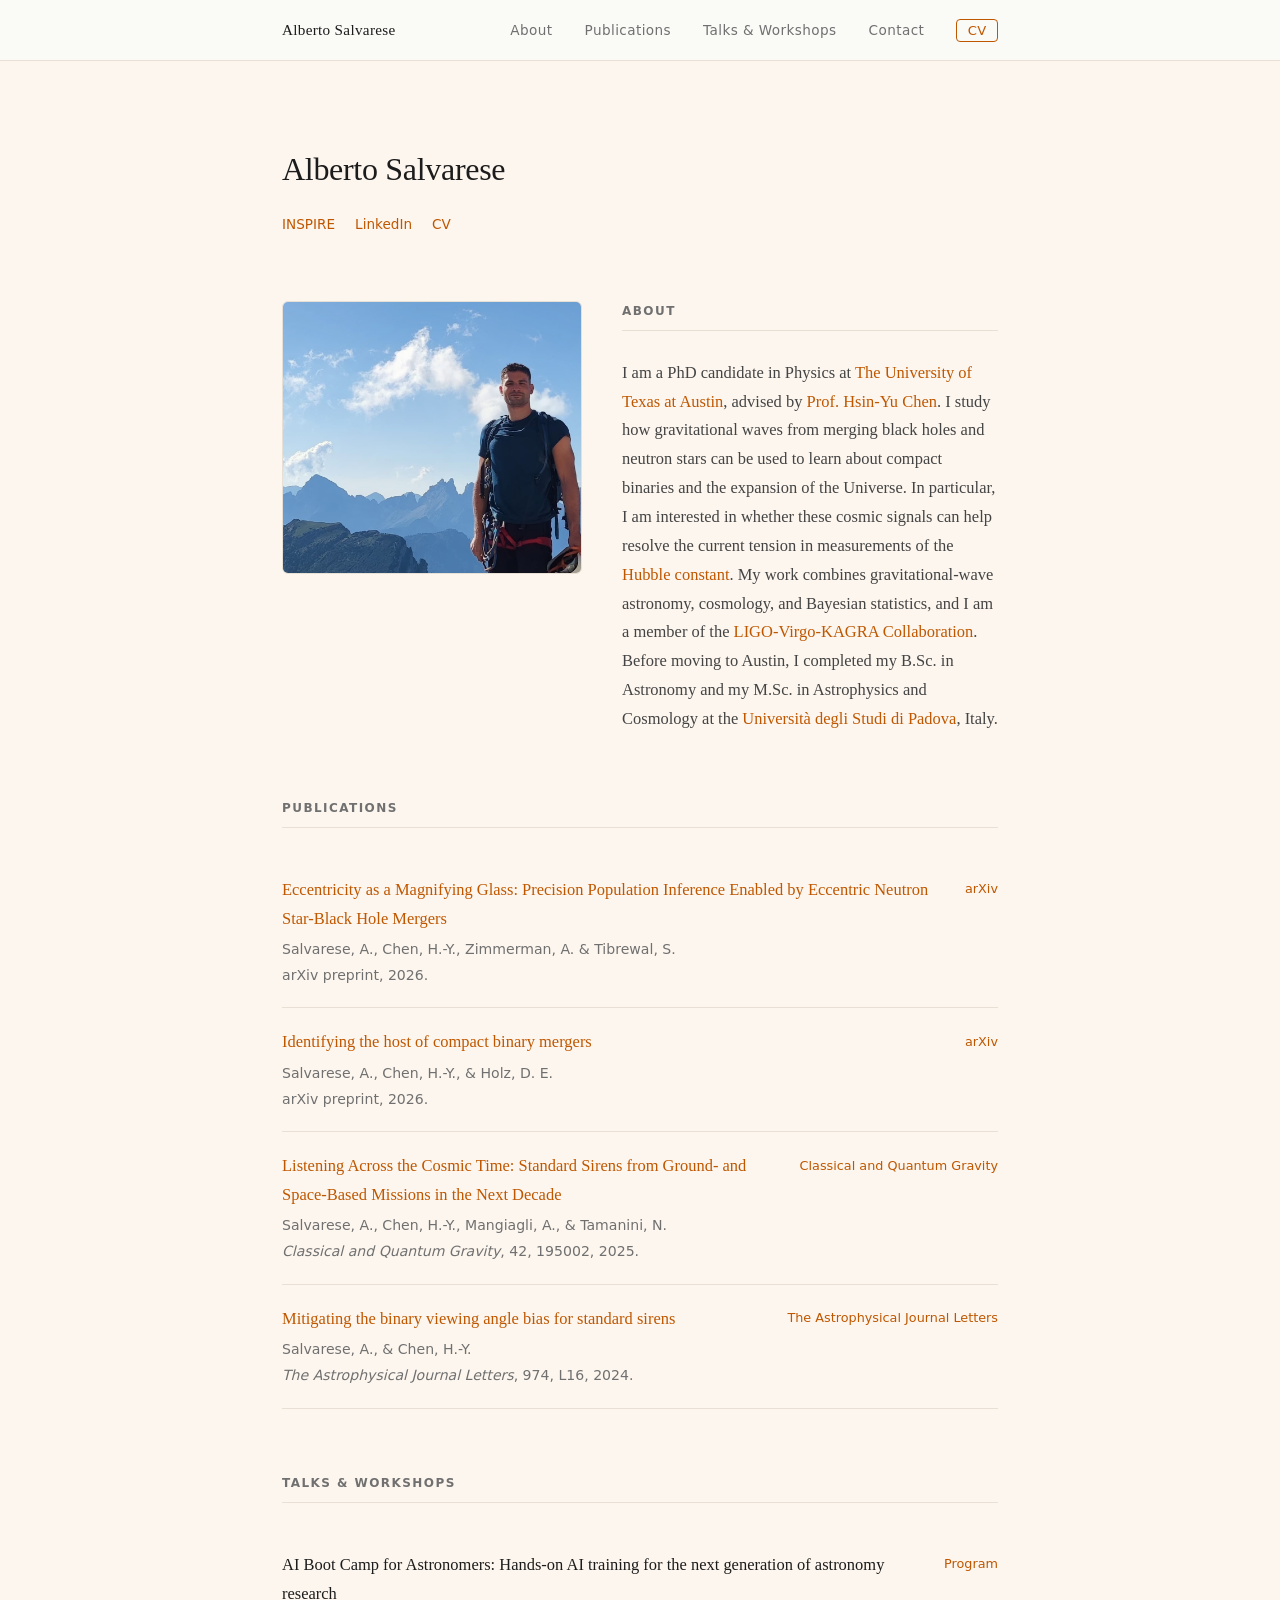
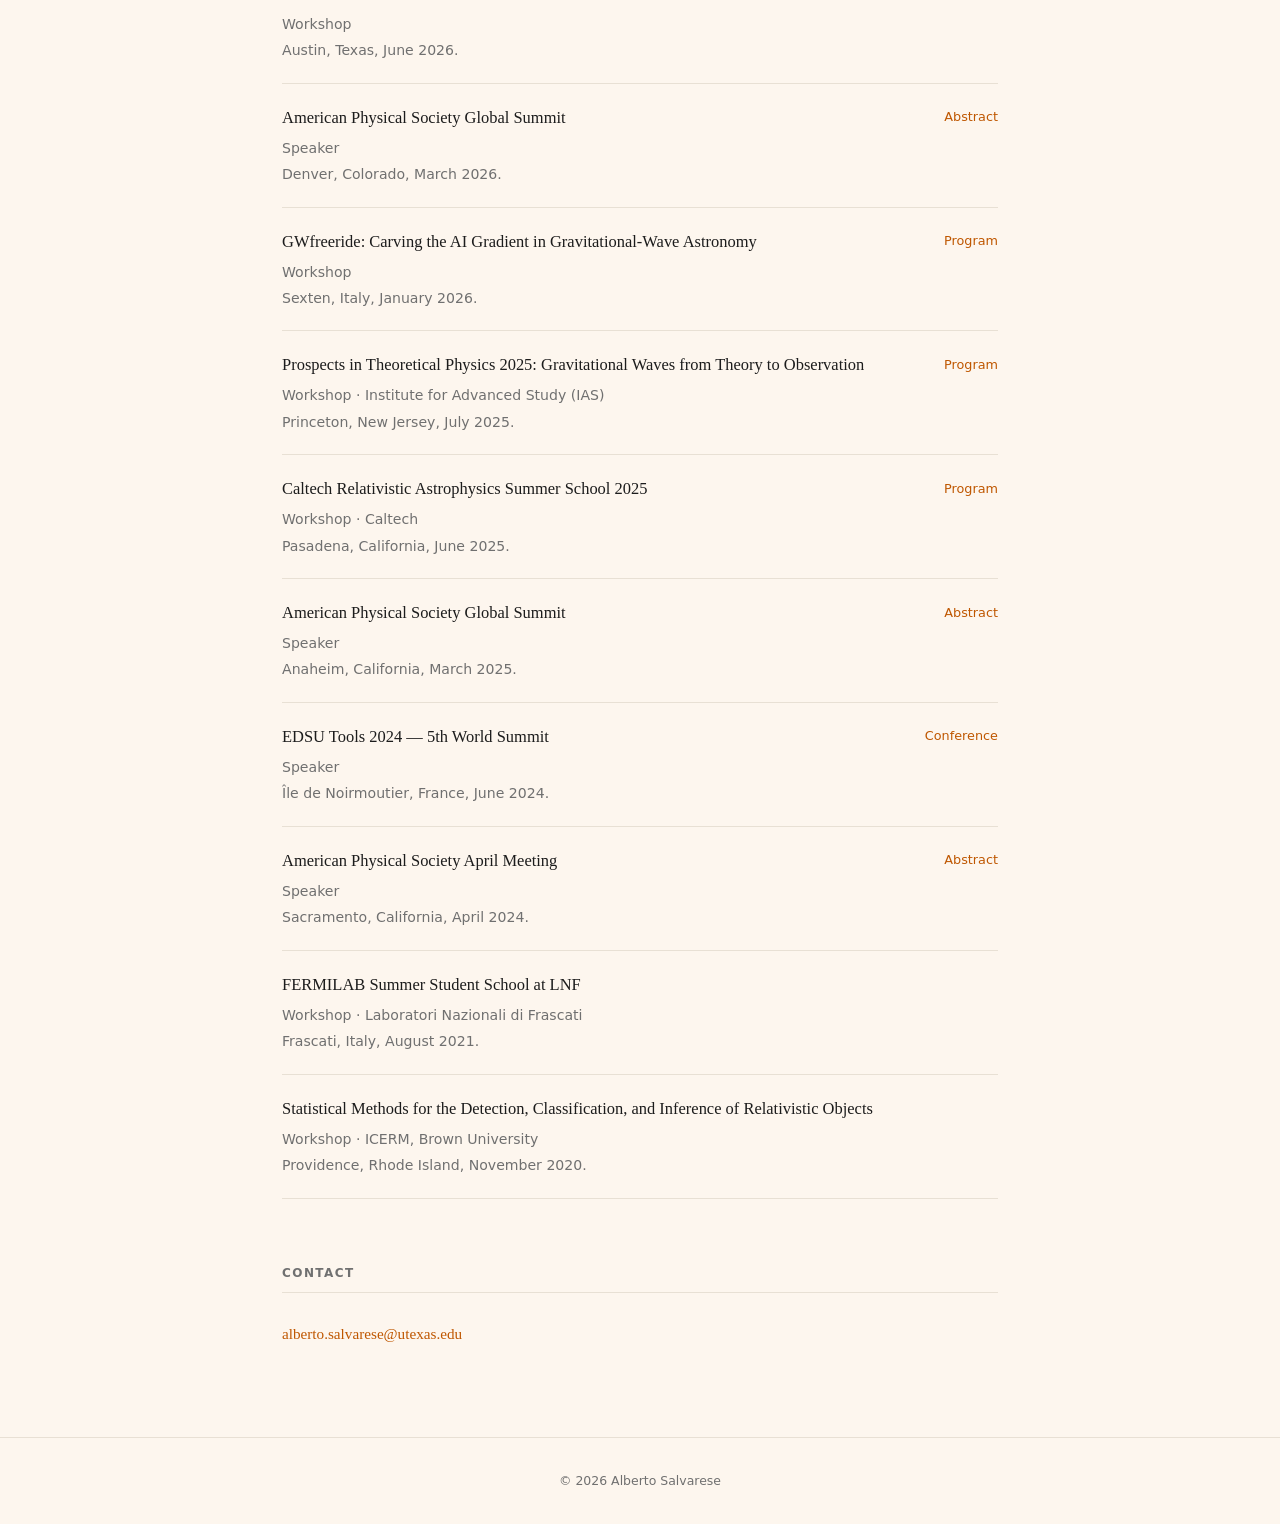
==== index.html @ 0714365b "Add files via upload" ====
<!DOCTYPE html>
<html lang="en">
<head>
  <meta charset="UTF-8" />
  <meta name="viewport" content="width=device-width, initial-scale=1.0" />
  <title>Alberto Salvarese</title>
  <link rel="stylesheet" href="style.css" />
</head>
<body>

  <header>
    <nav>
      <span class="nav-name">Alberto Salvarese</span>
      <ul>
        <li><a href="#about">About</a></li>
        <li><a href="#publications">Publications</a></li>
        <li><a href="#workshops">Talks & Workshops</a></li>
        <li><a href="#contact">Contact</a></li>
        <li><a class="nav-cv" href="cv.html">CV</a></li>
      </ul>
    </nav>
  </header>

  <section class="hero">
    <div class="hero-text">
      <h1>Alberto Salvarese</h1>
      <p class="affiliation"><!-- e.g. PhD Candidate · Department of Astronomy · The University of Texas at Austin --></p>
      <div class="hero-links">
        <a href="https://inspirehep.net/authors/2799282?ui-citation-summary=true" target="_blank">INSPIRE</a>
        <a href="https://www.linkedin.com/in/alberto-salvarese-246978221/" target="_blank">LinkedIn</a>
        <a href="cv.html">CV</a>
        <!-- Update the INSPIRE link with your personal author ID once confirmed -->
      </div>
    </div>
  </section>

  <main>

    <section id="about">
      <div class="about-content">
      <div class="about-photo">
        <img src="mountain_pic.jpg" alt="Alberto Salvarese hiking in the mountains" width="1062" height="967" />
      </div>
      <div class="about-text">
        <h2>About</h2>
        <p>I am a PhD candidate in Physics at <a href="https://physics.utexas.edu/" target="_blank">The University of Texas at Austin</a>, advised by <a href="https://hsinyuc.github.io/" target="_blank">Prof. Hsin-Yu Chen</a>. I study how gravitational waves from merging black holes and neutron stars can be used to learn about compact binaries and the expansion of the Universe. In particular, I am interested in whether these cosmic signals can help resolve the current tension in measurements of the <a href="https://science.nasa.gov/mission/hubble/science/science-behind-the-discoveries/hubble-constant-and-tension/" target="_blank">Hubble constant</a>. My work combines gravitational-wave astronomy, cosmology, and Bayesian statistics, and I am a member of the <a href="https://www.ligo.org/" target="_blank">LIGO-Virgo-KAGRA Collaboration</a>. Before moving to Austin, I completed my B.Sc. in Astronomy and my M.Sc. in Astrophysics and Cosmology at the <a href="https://www.unipd.it/en/dfa" target="_blank">Università degli Studi di Padova</a>, Italy.</p>
      </div>
      </div>
    </section>

    <section id="publications">
      <h2>Publications</h2>
      <ul class="pub-list">

        <li>
          <div class="pub-body">
            <p class="pub-title"><a href="papers/eccentric-mergers.html">Eccentricity as a Magnifying Glass: Precision Population Inference Enabled by Eccentric Neutron Star-Black Hole Mergers</a></p>
            <p class="pub-authors">Salvarese, A., Chen, H.-Y., Zimmerman, A. &amp; Tibrewal, S.</p>
            <p class="pub-venue">arXiv preprint, 2026.</p>
          </div>
          <div class="pub-links">
            <a href="https://arxiv.org/abs/2607.16136" target="_blank">arXiv</a>
          </div>
        </li>

        <li>
          <div class="pub-body">
            <p class="pub-title"><a href="papers/merger-host-galaxies.html">Identifying the host of compact binary mergers</a></p>
            <p class="pub-authors">Salvarese, A., Chen, H.-Y., &amp; Holz, D. E.</p>
            <p class="pub-venue">arXiv preprint, 2026.</p>
          </div>
          <div class="pub-links">
            <a href="https://arxiv.org/abs/2604.28132" target="_blank">arXiv</a>
          </div>
        </li>

        <li>
          <div class="pub-body">
            <p class="pub-title"><a href="papers/standard-sirens.html">Listening Across the Cosmic Time: Standard Sirens from Ground- and Space-Based Missions in the Next Decade</a></p>
            <p class="pub-authors">Salvarese, A., Chen, H.-Y., Mangiagli, A., &amp; Tamanini, N.</p>
            <p class="pub-venue"><em>Classical and Quantum Gravity</em>, 42, 195002, 2025.</p>
          </div>
          <div class="pub-links">
            <a href="https://doi.org/10.1088/1361-6382/ae05ab" target="_blank">Classical and Quantum Gravity</a>
          </div>
        </li>

        <li>
          <div class="pub-body">
            <p class="pub-title"><a href="papers/viewing-angle-bias.html">Mitigating the binary viewing angle bias for standard sirens</a></p>
            <p class="pub-authors">Salvarese, A., &amp; Chen, H.-Y.</p>
            <p class="pub-venue"><em>The Astrophysical Journal Letters</em>, 974, L16, 2024.</p>
          </div>
          <div class="pub-links">
            <a href="https://doi.org/10.3847/2041-8213/ad7bbc" target="_blank">The Astrophysical Journal Letters</a>
          </div>
        </li>

      </ul>
    </section>

    <section id="workshops">
      <h2>Talks &amp; Workshops</h2>
      <ul class="pub-list">

        <li>
          <div class="pub-body">
            <p class="pub-title">AI Boot Camp for Astronomers: Hands-on AI training for the next generation of astronomy research</p>
            <p class="pub-authors">Workshop</p>
            <p class="pub-venue">Austin, Texas, June 2026.</p>
          </div>
          <div class="pub-links">
            <a href="https://cosmicai.org/astroai-boot-camp" target="_blank">Program</a>
          </div>
        </li>

        <li>
          <div class="pub-body">
            <p class="pub-title">American Physical Society Global Summit</p>
            <p class="pub-authors">Speaker</p>
            <p class="pub-venue">Denver, Colorado, March 2026.</p>
          </div>
          <div class="pub-links">
            <a href="https://summit.aps.org/smt/2026/events/APR-R85" target="_blank">Abstract</a>
          </div>
        </li>

        <li>
          <div class="pub-body">
            <p class="pub-title">GWfreeride: Carving the AI Gradient in Gravitational-Wave Astronomy</p>
            <p class="pub-authors">Workshop</p>
            <p class="pub-venue">Sexten, Italy, January 2026.</p>
          </div>
          <div class="pub-links">
            <a href="https://sites.google.com/unimib.it/gwfreeride/" target="_blank">Program</a>
          </div>
        </li>

        <li>
          <div class="pub-body">
            <p class="pub-title">Prospects in Theoretical Physics 2025: Gravitational Waves from Theory to Observation</p>
            <p class="pub-authors">Workshop · Institute for Advanced Study (IAS)</p>
            <p class="pub-venue">Princeton, New Jersey, July 2025.</p>
          </div>
          <div class="pub-links">
            <a href="https://www.ias.edu/pitp-2025-details" target="_blank">Program</a>
          </div>
        </li>

        <li>
          <div class="pub-body">
            <p class="pub-title">Caltech Relativistic Astrophysics Summer School 2025</p>
            <p class="pub-authors">Workshop · Caltech</p>
            <p class="pub-venue">Pasadena, California, June 2025.</p>
          </div>
          <div class="pub-links">
            <a href="https://relastro-school-2025.caltech.edu/" target="_blank">Program</a>
          </div>
        </li>

        <li>
          <div class="pub-body">
            <p class="pub-title">American Physical Society Global Summit</p>
            <p class="pub-authors">Speaker</p>
            <p class="pub-venue">Anaheim, California, March 2025.</p>
          </div>
          <div class="pub-links">
            <a href="https://meetings-archive.aps.org/smt/2025/apr-d20/1/" target="_blank">Abstract</a>
          </div>
        </li>

        <li>
          <div class="pub-body">
            <p class="pub-title">EDSU Tools 2024 — 5th World Summit</p>
            <p class="pub-authors">Speaker</p>
            <p class="pub-venue">Île de Noirmoutier, France, June 2024.</p>
          </div>
          <div class="pub-links">
            <a href="https://indico.cern.ch/event/1267450/overview" target="_blank">Conference</a>
          </div>
        </li>

        <li>
          <div class="pub-body">
            <p class="pub-title">American Physical Society April Meeting</p>
            <p class="pub-authors">Speaker</p>
            <p class="pub-venue">Sacramento, California, April 2024.</p>
          </div>
          <div class="pub-links">
            <a href="https://meetings.aps.org/Meeting/APR24/Session/S13.1" target="_blank">Abstract</a>
          </div>
        </li>

        <li>
          <div class="pub-body">
            <p class="pub-title">FERMILAB Summer Student School at LNF</p>
            <p class="pub-authors">Workshop · Laboratori Nazionali di Frascati</p>
            <p class="pub-venue">Frascati, Italy, August 2021.</p>
          </div>
        </li>

        <li>
          <div class="pub-body">
            <p class="pub-title">Statistical Methods for the Detection, Classification, and Inference of Relativistic Objects</p>
            <p class="pub-authors">Workshop · ICERM, Brown University</p>
            <p class="pub-venue">Providence, Rhode Island, November 2020.</p>
          </div>
        </li>

      </ul>
    </section>

    <section id="contact">
      <h2>Contact</h2>
      <p><a href="mailto:alberto.salvarese@utexas.edu">alberto.salvarese@utexas.edu</a></p>
    </section>

  </main>

  <footer>
    <p>&copy; 2026 Alberto Salvarese</p>
  </footer>

</body>
</html>
---- style.css ----
/* ── Reset & base ── */
*, *::before, *::after { box-sizing: border-box; margin: 0; padding: 0; }

:root {
  --bg:        #fdf6ee;
  --surface:   #fffdf9;
  --border:    #e8e0d4;
  --text:      #1c1c1c;
  --muted:     #707070;
  --accent:    #bf5700;
  --accent-dk: #8f3f00;
  --max-w:     780px;
}

html { scroll-behavior: smooth; }

body {
  font-family: "Georgia", serif;
  background: var(--bg);
  color: var(--text);
  line-height: 1.75;
  font-size: 1rem;
}

a { color: var(--accent); text-decoration: none; }
a:hover { color: var(--accent-dk); text-decoration: underline; }

/* ── Nav ── */
header {
  position: sticky;
  top: 0;
  background: rgba(250, 250, 248, 0.92);
  backdrop-filter: blur(8px);
  border-bottom: 1px solid var(--border);
  z-index: 100;
}

nav {
  max-width: var(--max-w);
  margin: 0 auto;
  padding: 1rem 2rem;
  display: flex;
  align-items: center;
  justify-content: space-between;
}

.nav-name {
  font-size: 0.95rem;
  letter-spacing: 0.02em;
  color: var(--text);
}

nav ul {
  list-style: none;
  display: flex;
  gap: 2rem;
  align-items: center;
}

nav ul a {
  font-family: system-ui, sans-serif;
  font-size: 0.85rem;
  color: var(--muted);
  letter-spacing: 0.03em;
}

nav ul a:hover { color: var(--accent); text-decoration: none; }

.nav-cv {
  color: var(--accent) !important;
  border: 1px solid var(--accent);
  padding: 0.2rem 0.65rem;
  border-radius: 4px;
  font-size: 0.82rem !important;
}

.nav-cv:hover {
  background: var(--accent);
  color: white !important;
  text-decoration: none !important;
}

/* ── Hero ── */
.hero {
  max-width: var(--max-w);
  margin: 5rem auto 3rem;
  padding: 0 2rem;
}

.hero-text { width: 100%; }

.hero-text h1 {
  font-size: 2rem;
  font-weight: normal;
  letter-spacing: -0.3px;
  margin-bottom: 0.3rem;
}

.affiliation {
  font-family: system-ui, sans-serif;
  font-size: 0.88rem;
  color: var(--accent);
  margin-bottom: 1rem;
  line-height: 1.4;
}


.hero-links {
  display: flex;
  flex-wrap: wrap;
  gap: 0.5rem 1.25rem;
  font-family: system-ui, sans-serif;
  font-size: 0.85rem;
}

/* ── Main ── */
main {
  max-width: var(--max-w);
  margin: 0 auto;
  padding: 0 2rem 5rem;
}

section { margin-top: 4rem; }

h2 {
  font-size: 0.75rem;
  font-family: system-ui, sans-serif;
  font-weight: 600;
  letter-spacing: 0.12em;
  text-transform: uppercase;
  color: var(--muted);
  margin-bottom: 1.75rem;
  padding-bottom: 0.5rem;
  border-bottom: 1px solid var(--border);
}

/* ── About ── */
.about-content {
  display: flex;
  gap: 2.5rem;
  align-items: flex-start;
}

.about-photo {
  flex-shrink: 0;
  width: 300px;
  max-width: 100%;
  border-radius: 6px;
  overflow: hidden;
  border: 1px solid var(--border);
  background: var(--border);
}

.about-photo img {
  width: 100%;
  height: auto;
  display: block;
}

.about-text { flex: 1; }

.about-text p {
  font-size: 1.03rem;
  color: #444444;
  margin-bottom: 1rem;
}

.about-text p:last-child { margin-bottom: 0; }

/* ── Publications ── */
.pub-list {
  list-style: none;
  display: flex;
  flex-direction: column;
}

.pub-list li {
  display: flex;
  justify-content: space-between;
  align-items: flex-start;
  gap: 1.5rem;
  padding: 1.25rem 0;
  border-bottom: 1px solid var(--border);
}

.pub-body { flex: 1; }

.pub-title {
  font-size: 1.03rem;
  margin-bottom: 0.2rem;
}

.pub-authors {
  font-family: system-ui, sans-serif;
  font-size: 0.88rem;
  color: var(--muted);
  margin-bottom: 0.1rem;
}

.pub-venue {
  font-family: system-ui, sans-serif;
  font-size: 0.88rem;
  color: var(--muted);
}

.pub-links {
  flex-shrink: 0;
  display: flex;
  gap: 0.75rem;
  font-family: system-ui, sans-serif;
  font-size: 0.8rem;
  padding-top: 0.15rem;
}

/* ── Contact ── */
#contact p { margin-bottom: 0.6rem; color: var(--muted); font-size: 0.95rem; }
#contact a { font-size: 0.95rem; }

/* ── Footer ── */
footer {
  text-align: center;
  padding: 2rem;
  font-family: system-ui, sans-serif;
  font-size: 0.78rem;
  color: var(--muted);
  border-top: 1px solid var(--border);
}

/* ── Responsive ── */
@media (max-width: 600px) {
  .about-content { flex-direction: column; align-items: center; gap: 1.5rem; }
  .about-photo { width: 100%; max-width: 380px; }
  .hero-links { justify-content: center; }
  nav ul { gap: 1rem; }
}
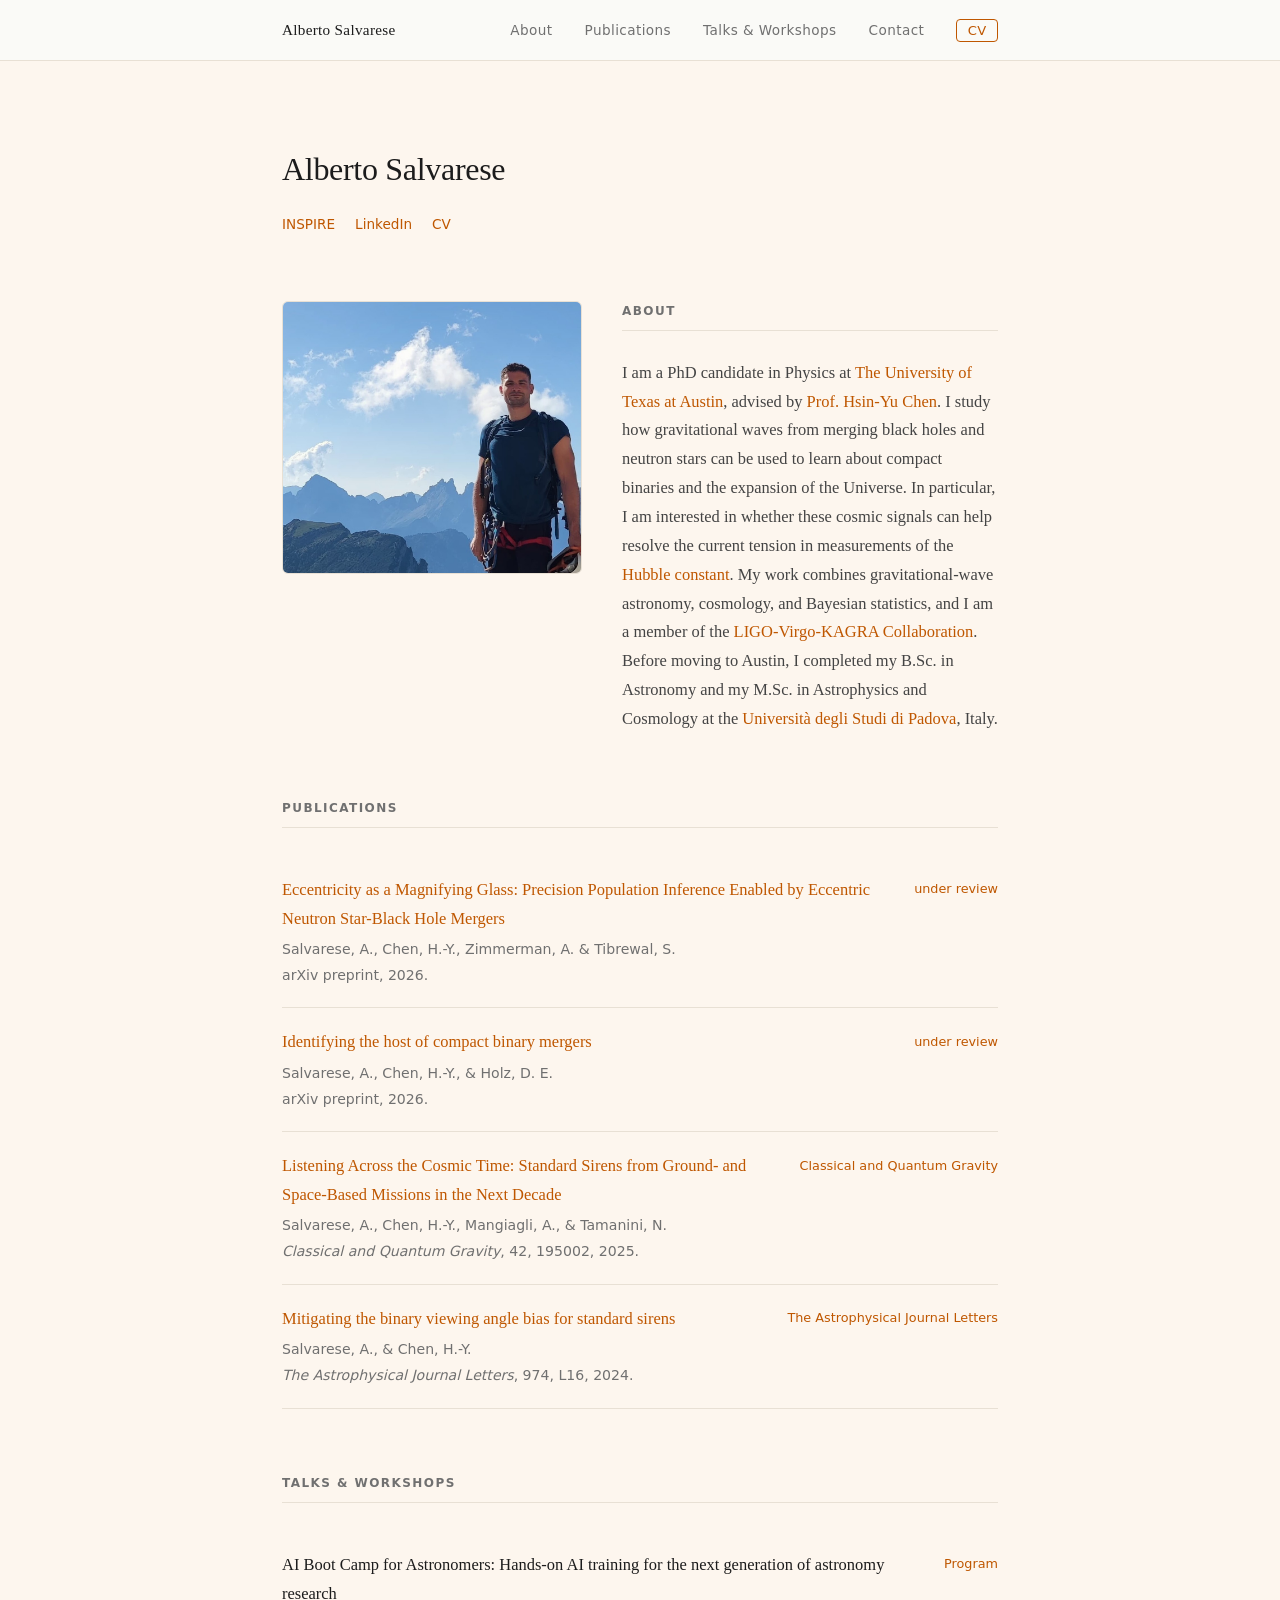
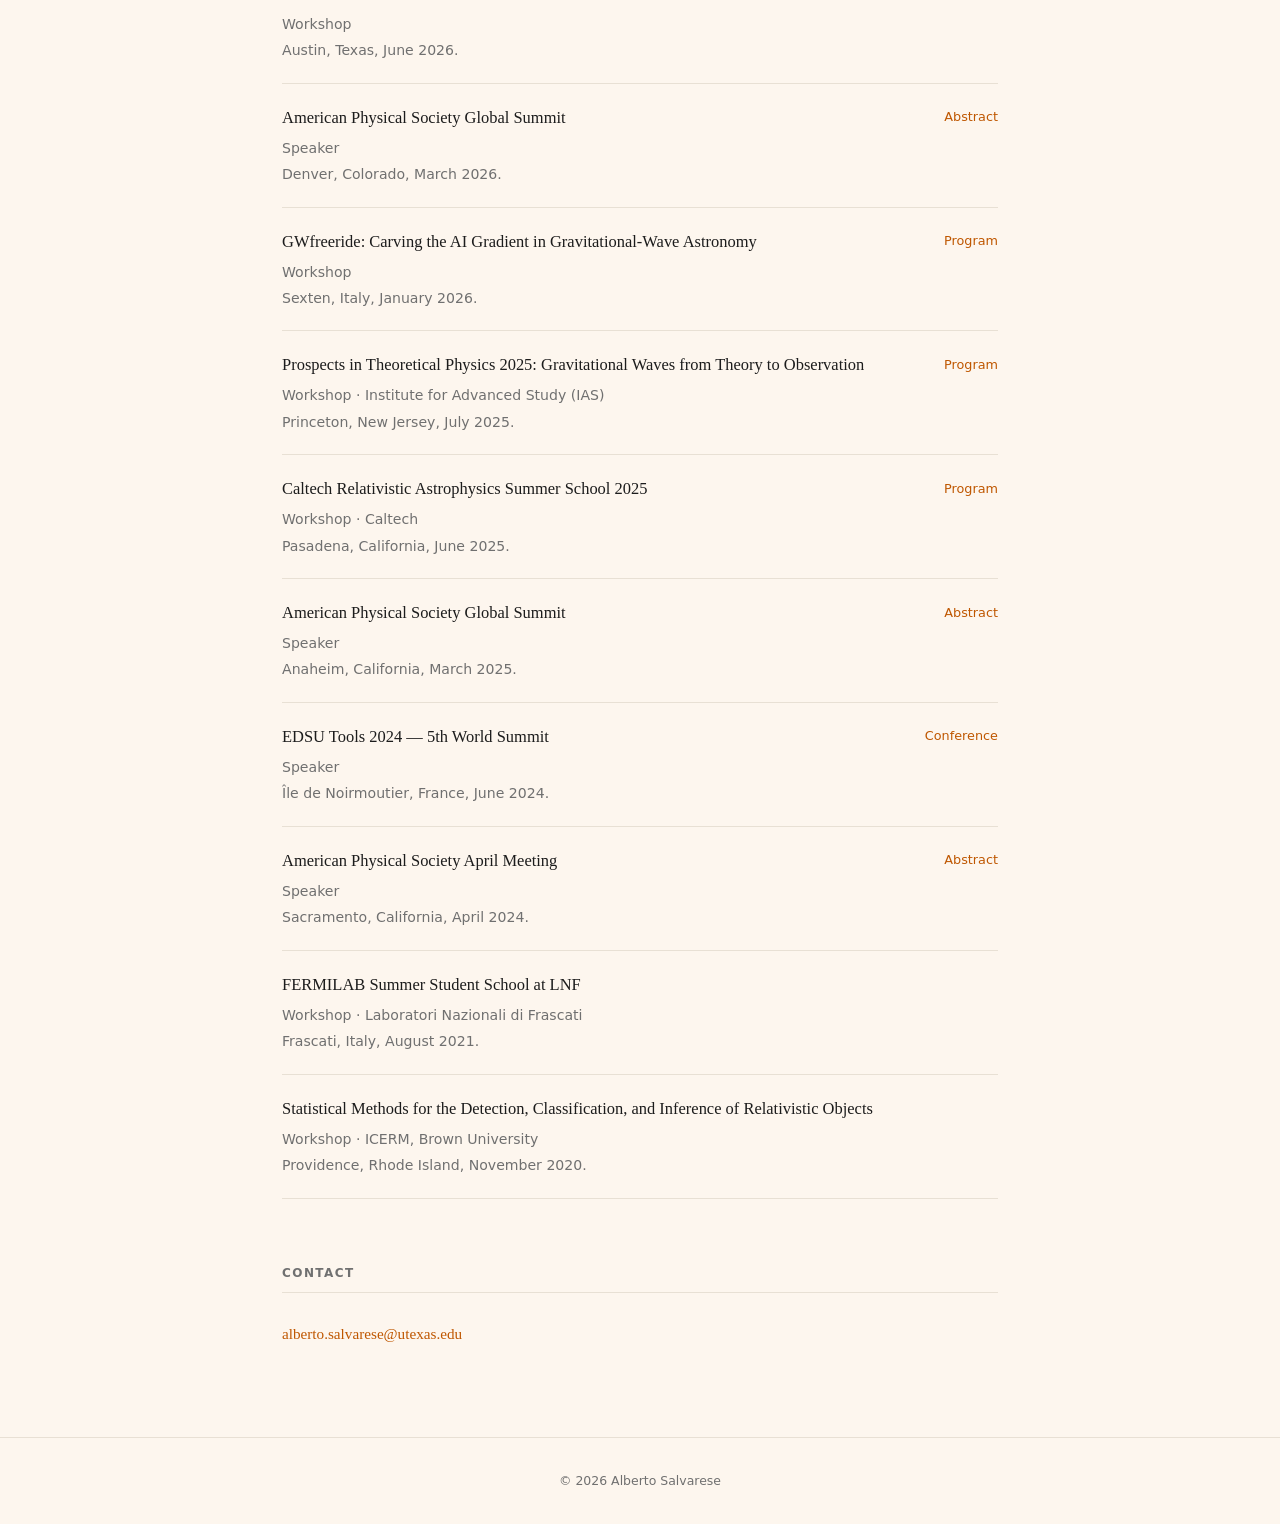
==== commit 24d63723: "Update index.html" ====
--- a/index.html
+++ b/index.html
@@ -59,7 +59,7 @@
             <p class="pub-venue">arXiv preprint, 2026.</p>
           </div>
           <div class="pub-links">
-            <a href="https://arxiv.org/abs/2607.16136" target="_blank">arXiv</a>
+            <a href="https://arxiv.org/abs/2607.16136" target="_blank">under review</a>
           </div>
         </li>
 
@@ -70,7 +70,7 @@
             <p class="pub-venue">arXiv preprint, 2026.</p>
           </div>
           <div class="pub-links">
-            <a href="https://arxiv.org/abs/2604.28132" target="_blank">arXiv</a>
+            <a href="https://arxiv.org/abs/2604.28132" target="_blank">under review</a>
           </div>
         </li>
 
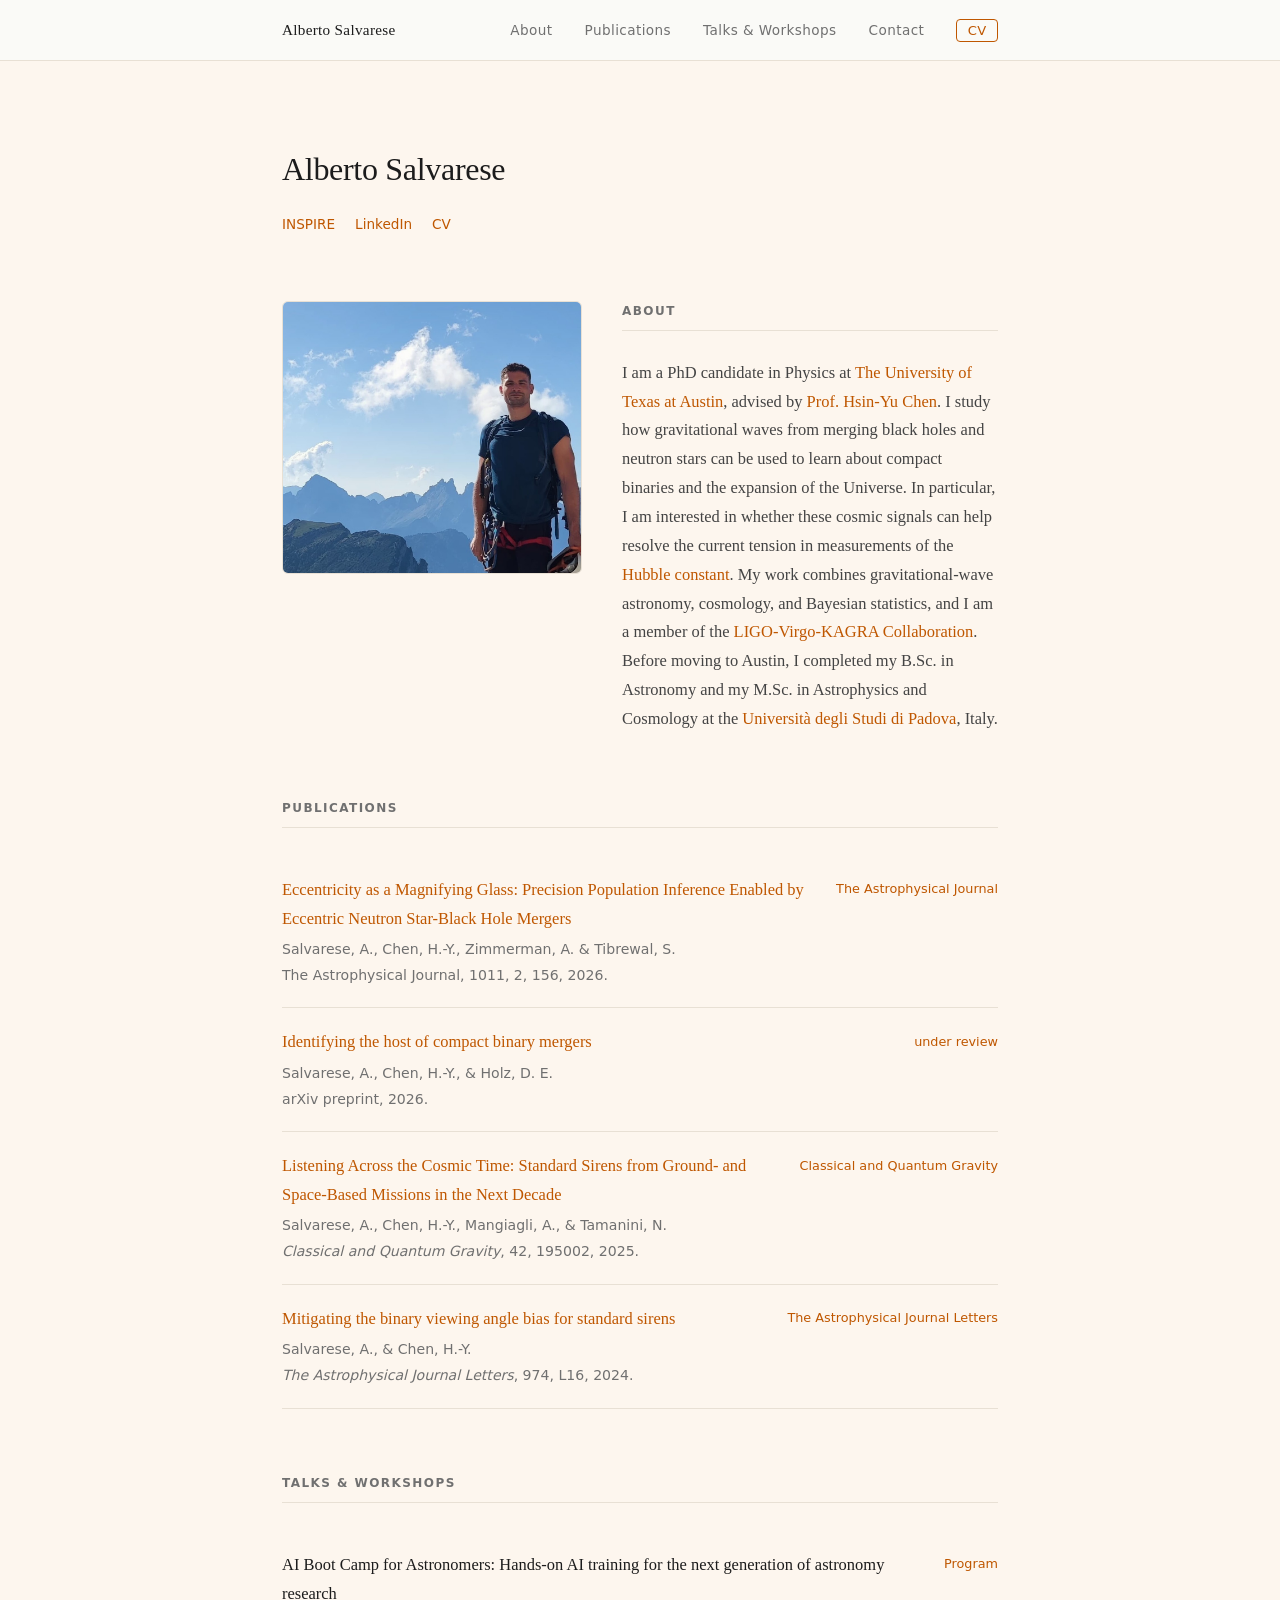
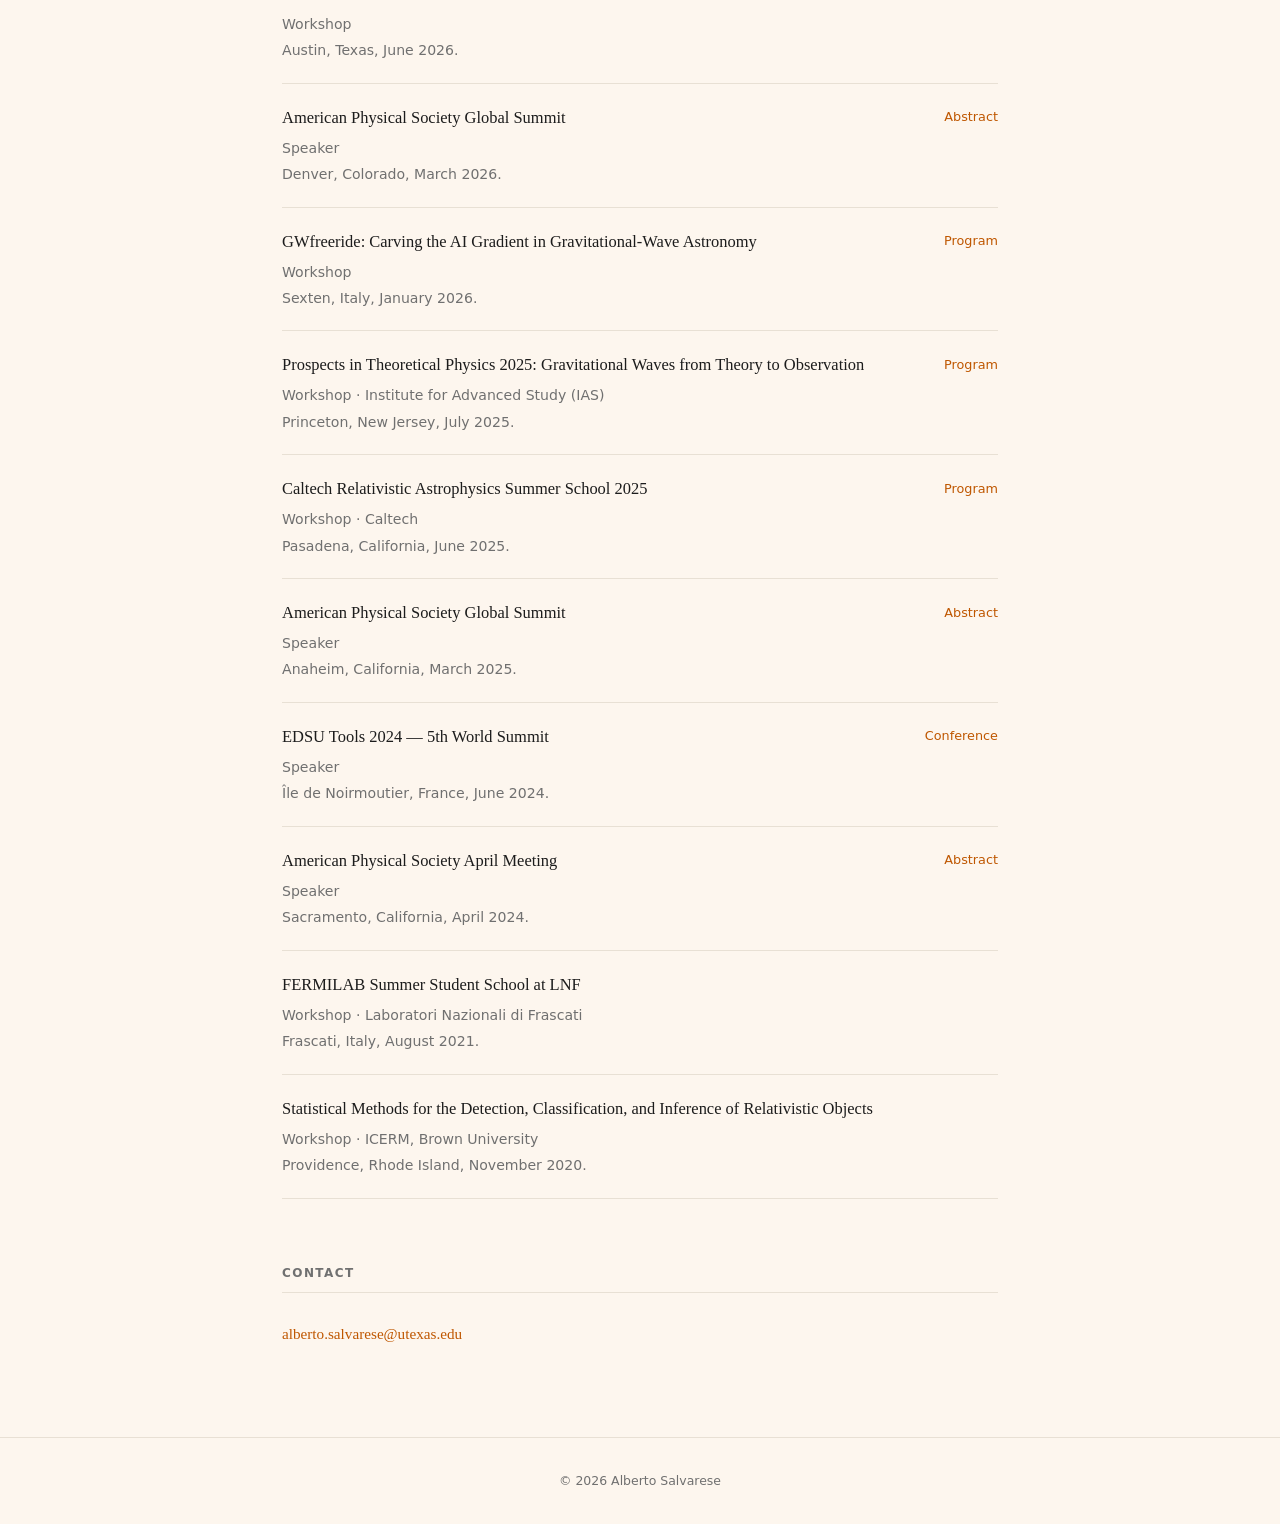
==== commit bece85c5: "Fix HTML eccentricity paper in index.html" ====
--- a/index.html
+++ b/index.html
@@ -56,10 +56,10 @@
           <div class="pub-body">
             <p class="pub-title"><a href="papers/eccentric-mergers.html">Eccentricity as a Magnifying Glass: Precision Population Inference Enabled by Eccentric Neutron Star-Black Hole Mergers</a></p>
             <p class="pub-authors">Salvarese, A., Chen, H.-Y., Zimmerman, A. &amp; Tibrewal, S.</p>
-            <p class="pub-venue">arXiv preprint, 2026.</p>
-          </div>
-          <div class="pub-links">
-            <a href="https://arxiv.org/abs/2607.16136" target="_blank">under review</a>
+            <p class="pub-venue">The Astrophysical Journal, 1011, 2, 156, 2026.</p>
+          </div>
+          <div class="pub-links">
+            <a href="https://iopscience.iop.org/article/10.3847/1538-4357/aeab8b" target="_blank">The Astrophysical Journal</a>
           </div>
         </li>
 
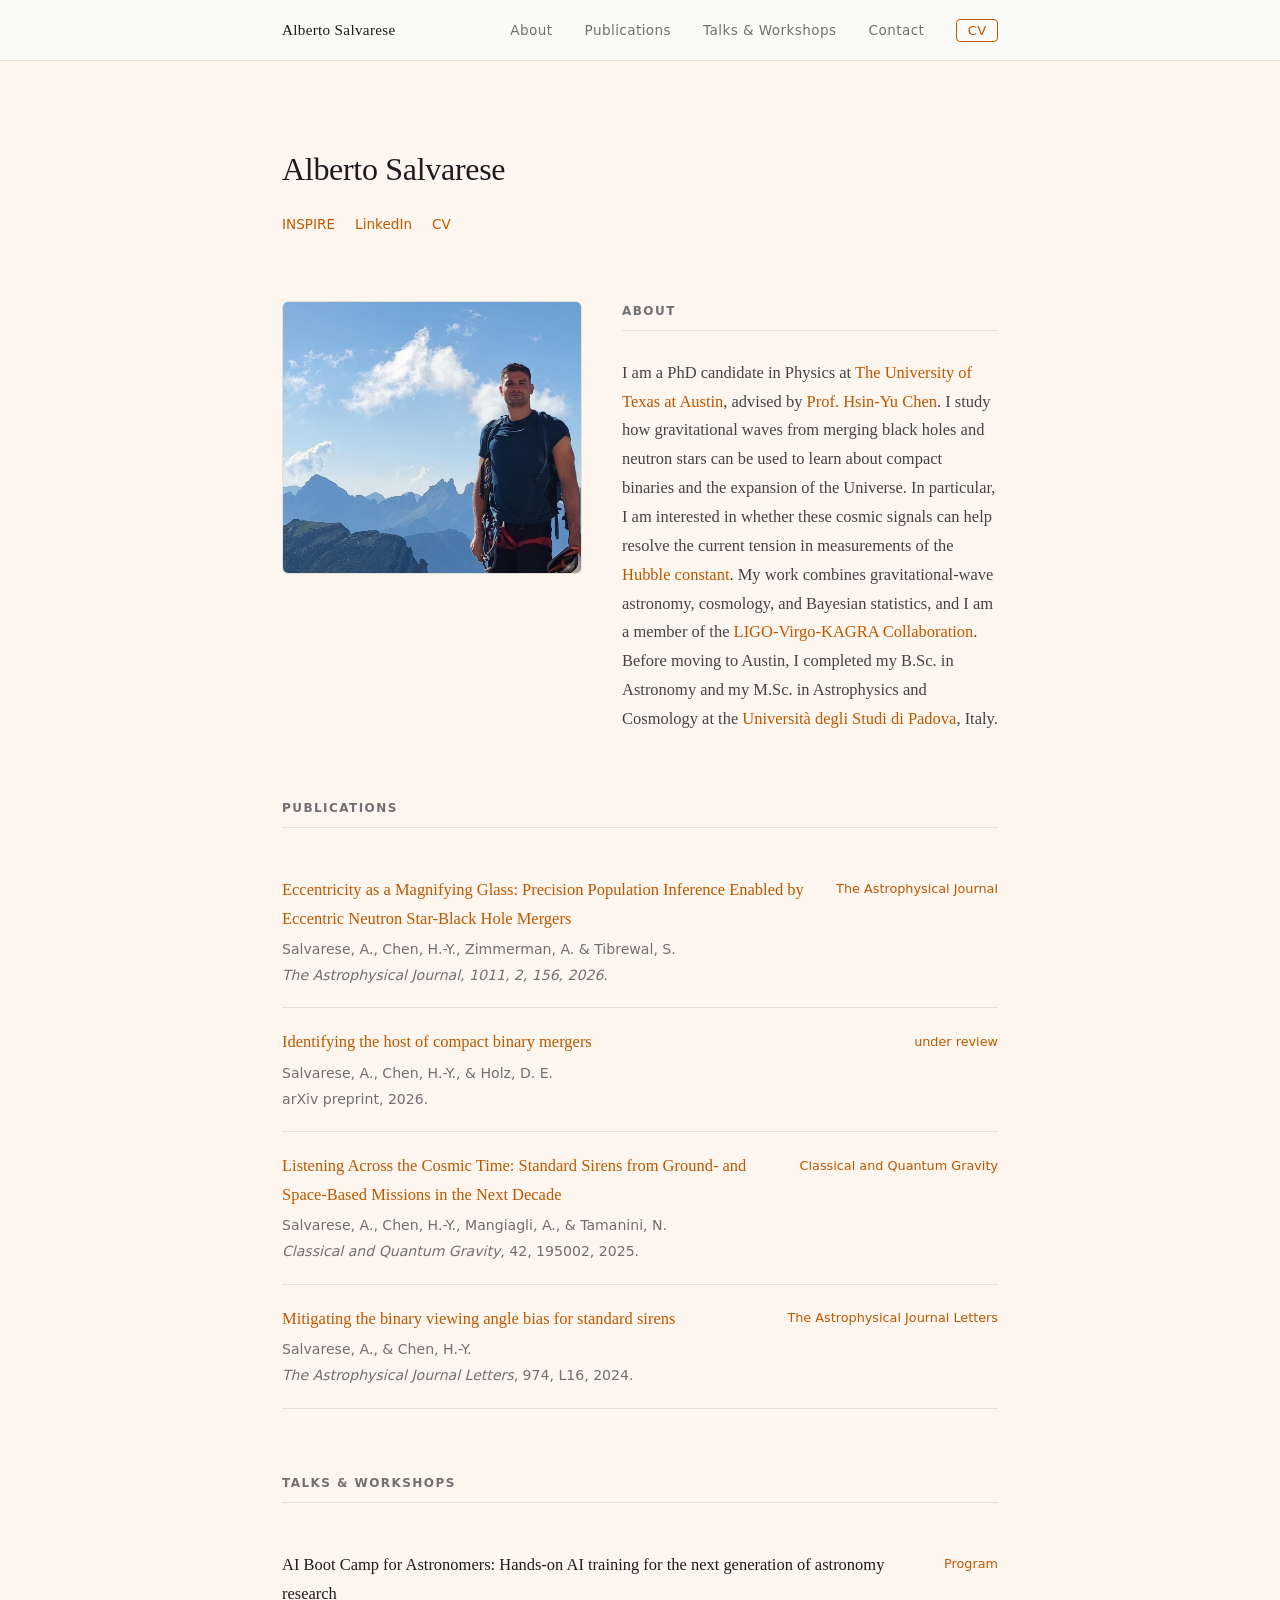
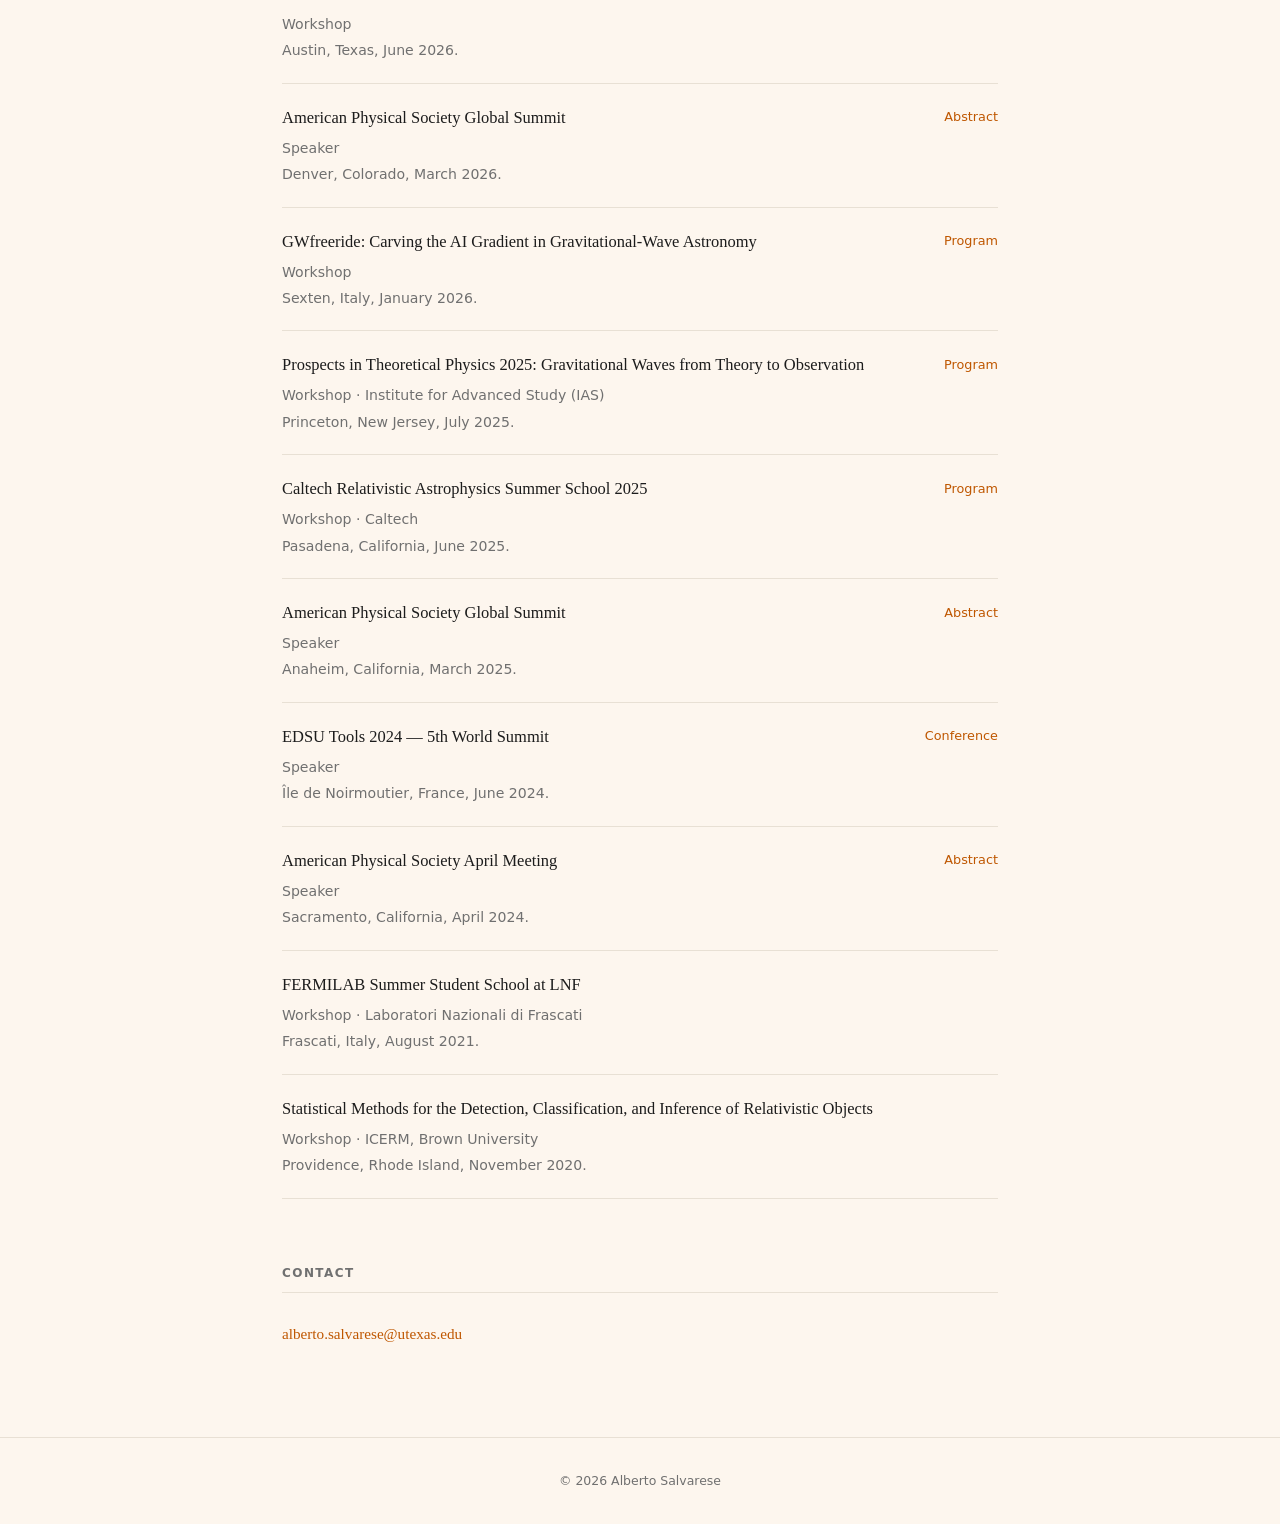
==== commit 3a4e3508: "Fix HTML encoding issues in index.html" ====
--- a/index.html
+++ b/index.html
@@ -39,7 +39,7 @@
     <section id="about">
       <div class="about-content">
       <div class="about-photo">
-        <img src="mountain_pic.jpg" alt="Alberto Salvarese hiking in the mountains" width="1062" height="967" />
+        <img src="mountain_pic.jpg" alt="hiking_in_Pelmo" width="1062" height="967" />
       </div>
       <div class="about-text">
         <h2>About</h2>
@@ -56,7 +56,7 @@
           <div class="pub-body">
             <p class="pub-title"><a href="papers/eccentric-mergers.html">Eccentricity as a Magnifying Glass: Precision Population Inference Enabled by Eccentric Neutron Star-Black Hole Mergers</a></p>
             <p class="pub-authors">Salvarese, A., Chen, H.-Y., Zimmerman, A. &amp; Tibrewal, S.</p>
-            <p class="pub-venue">The Astrophysical Journal, 1011, 2, 156, 2026.</p>
+            <p class="pub-venue"><em>The Astrophysical Journal, 1011, 2, 156, 2026</em>.</p>
           </div>
           <div class="pub-links">
             <a href="https://iopscience.iop.org/article/10.3847/1538-4357/aeab8b" target="_blank">The Astrophysical Journal</a>
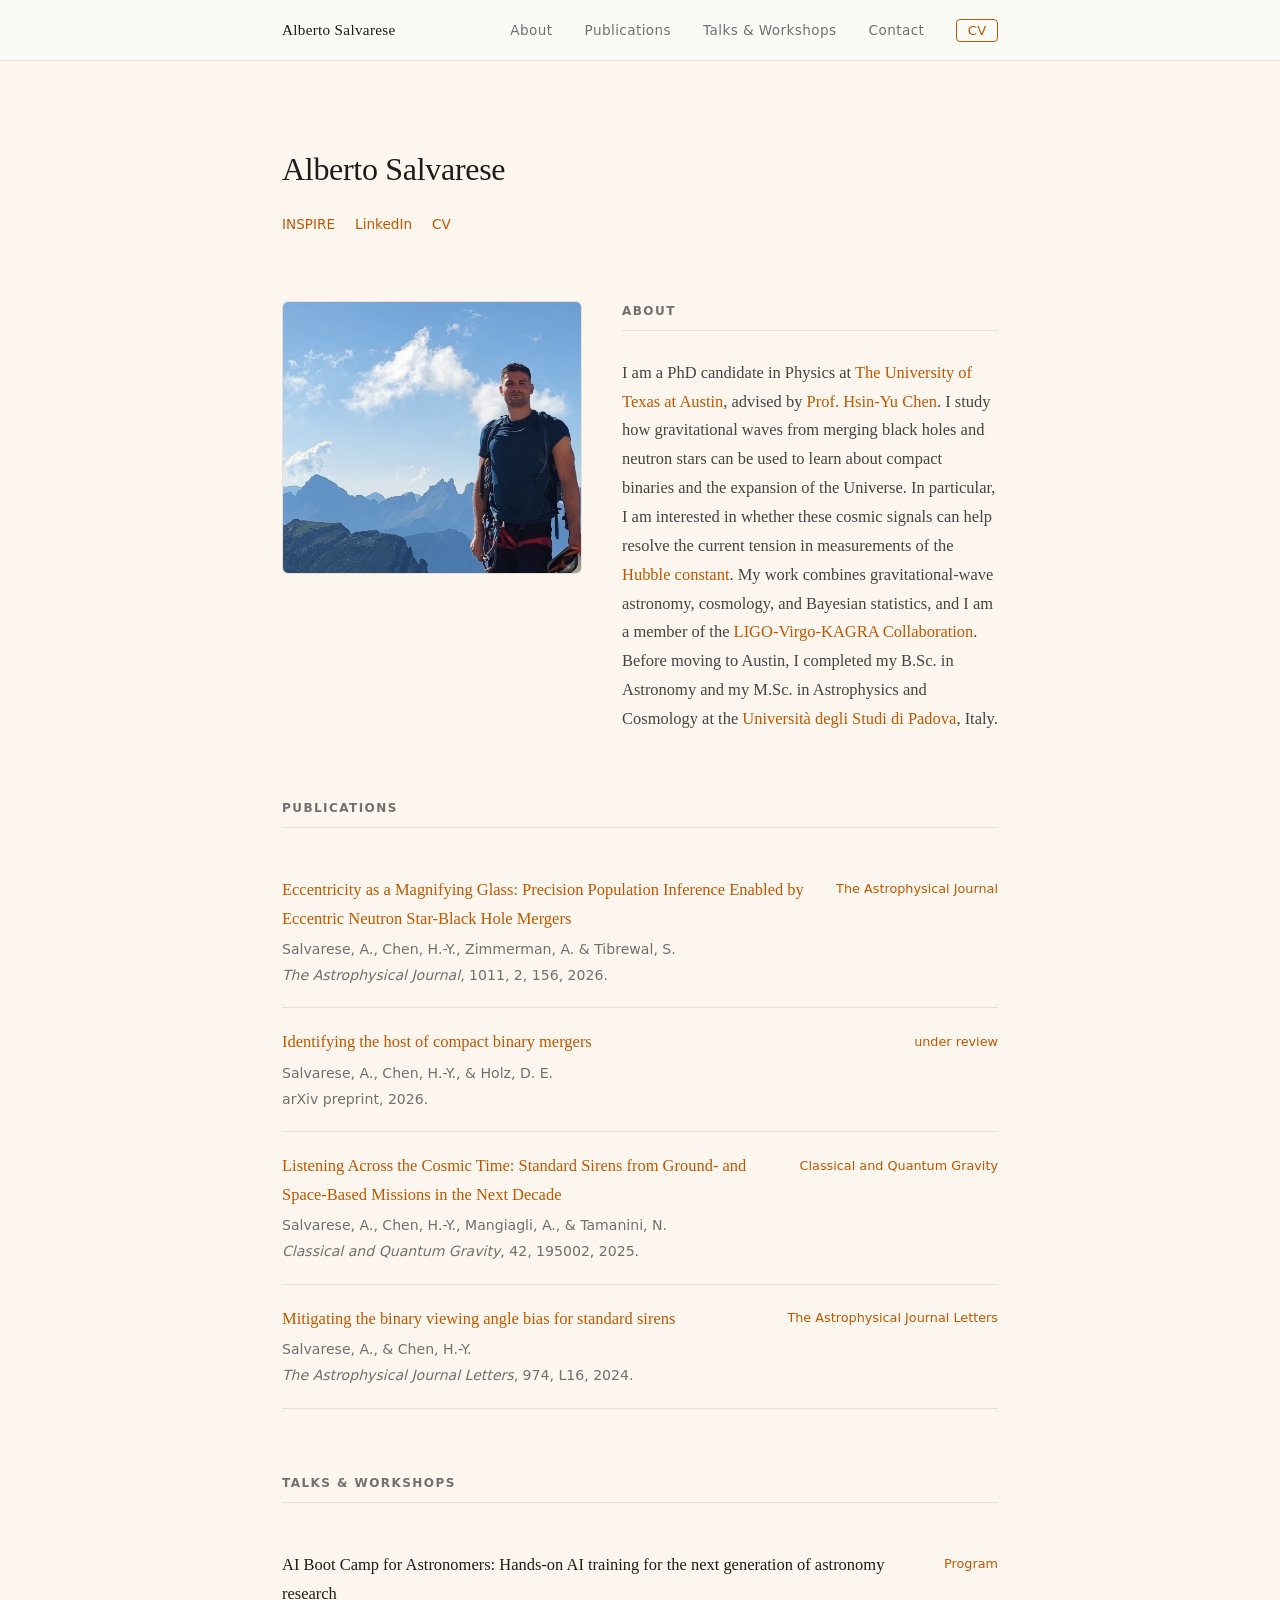
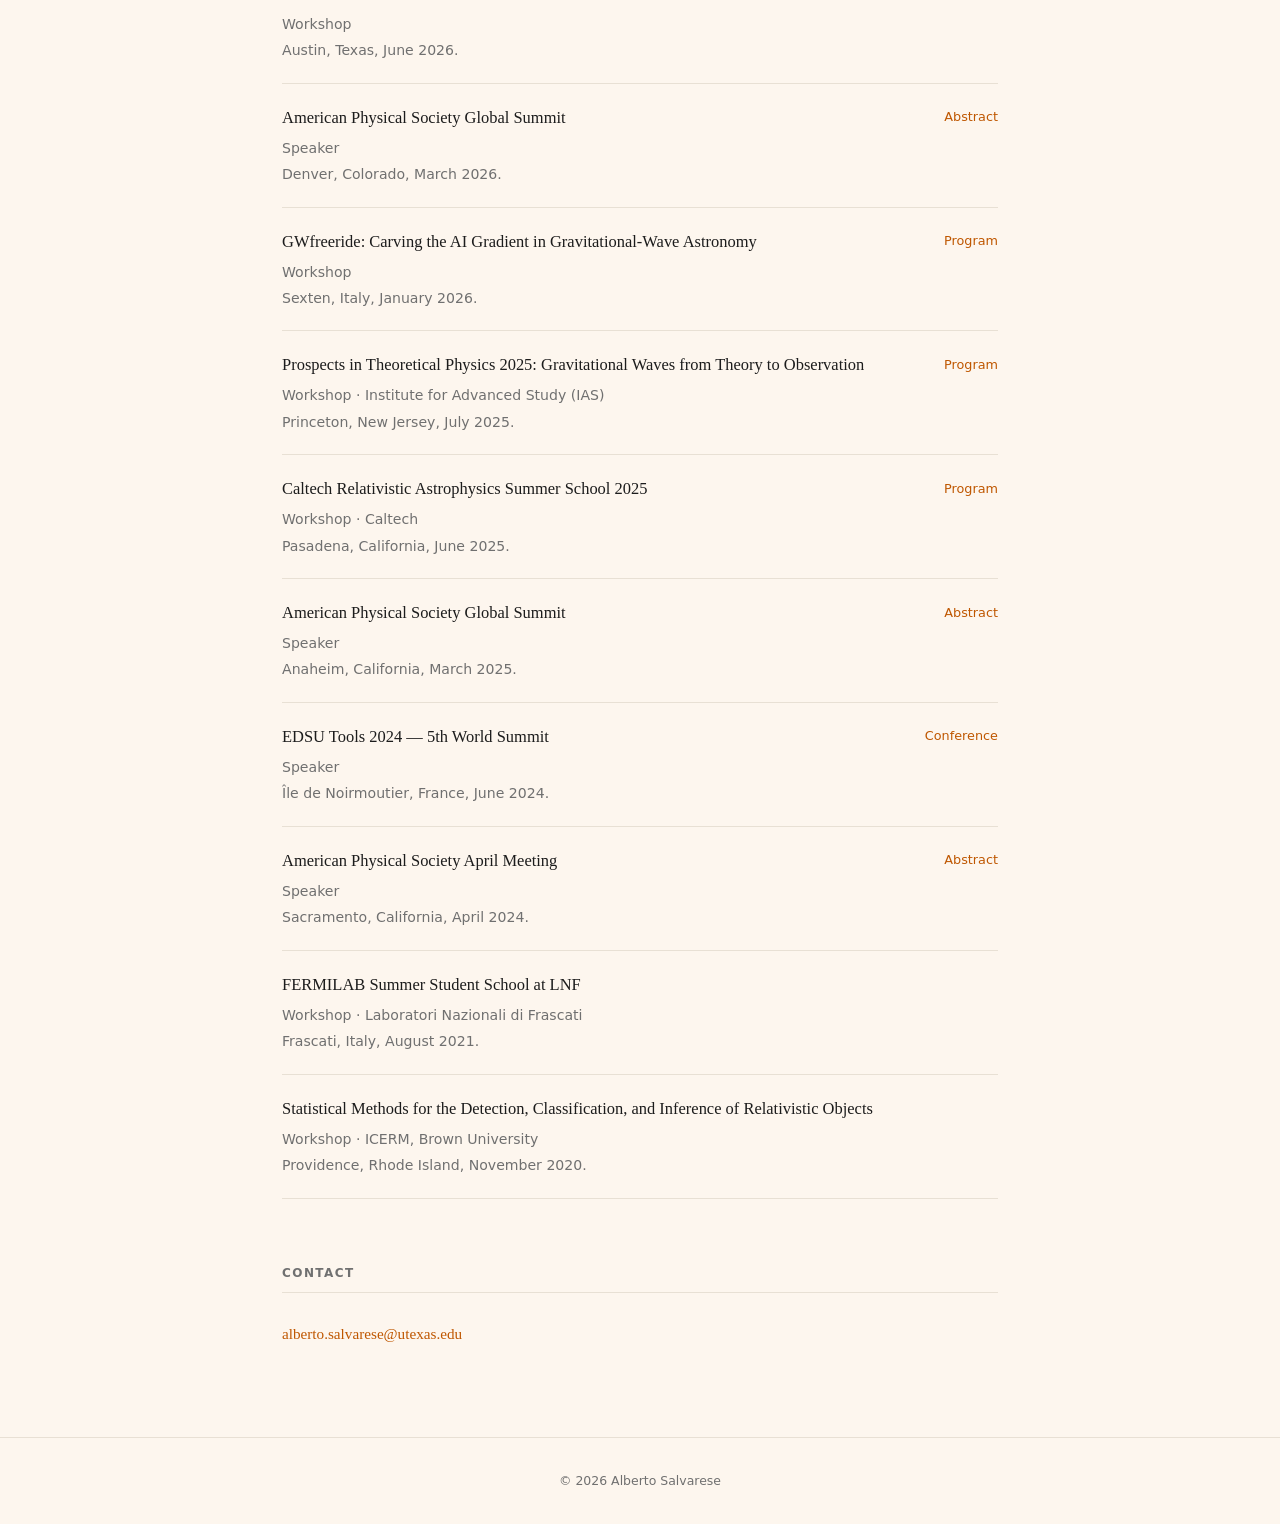
==== commit c2dac8d3: "Update index.html" ====
--- a/index.html
+++ b/index.html
@@ -56,7 +56,7 @@
           <div class="pub-body">
             <p class="pub-title"><a href="papers/eccentric-mergers.html">Eccentricity as a Magnifying Glass: Precision Population Inference Enabled by Eccentric Neutron Star-Black Hole Mergers</a></p>
             <p class="pub-authors">Salvarese, A., Chen, H.-Y., Zimmerman, A. &amp; Tibrewal, S.</p>
-            <p class="pub-venue"><em>The Astrophysical Journal, 1011, 2, 156, 2026</em>.</p>
+            <p class="pub-venue"><em>The Astrophysical Journal</em>, 1011, 2, 156, 2026.</p>
           </div>
           <div class="pub-links">
             <a href="https://iopscience.iop.org/article/10.3847/1538-4357/aeab8b" target="_blank">The Astrophysical Journal</a>
